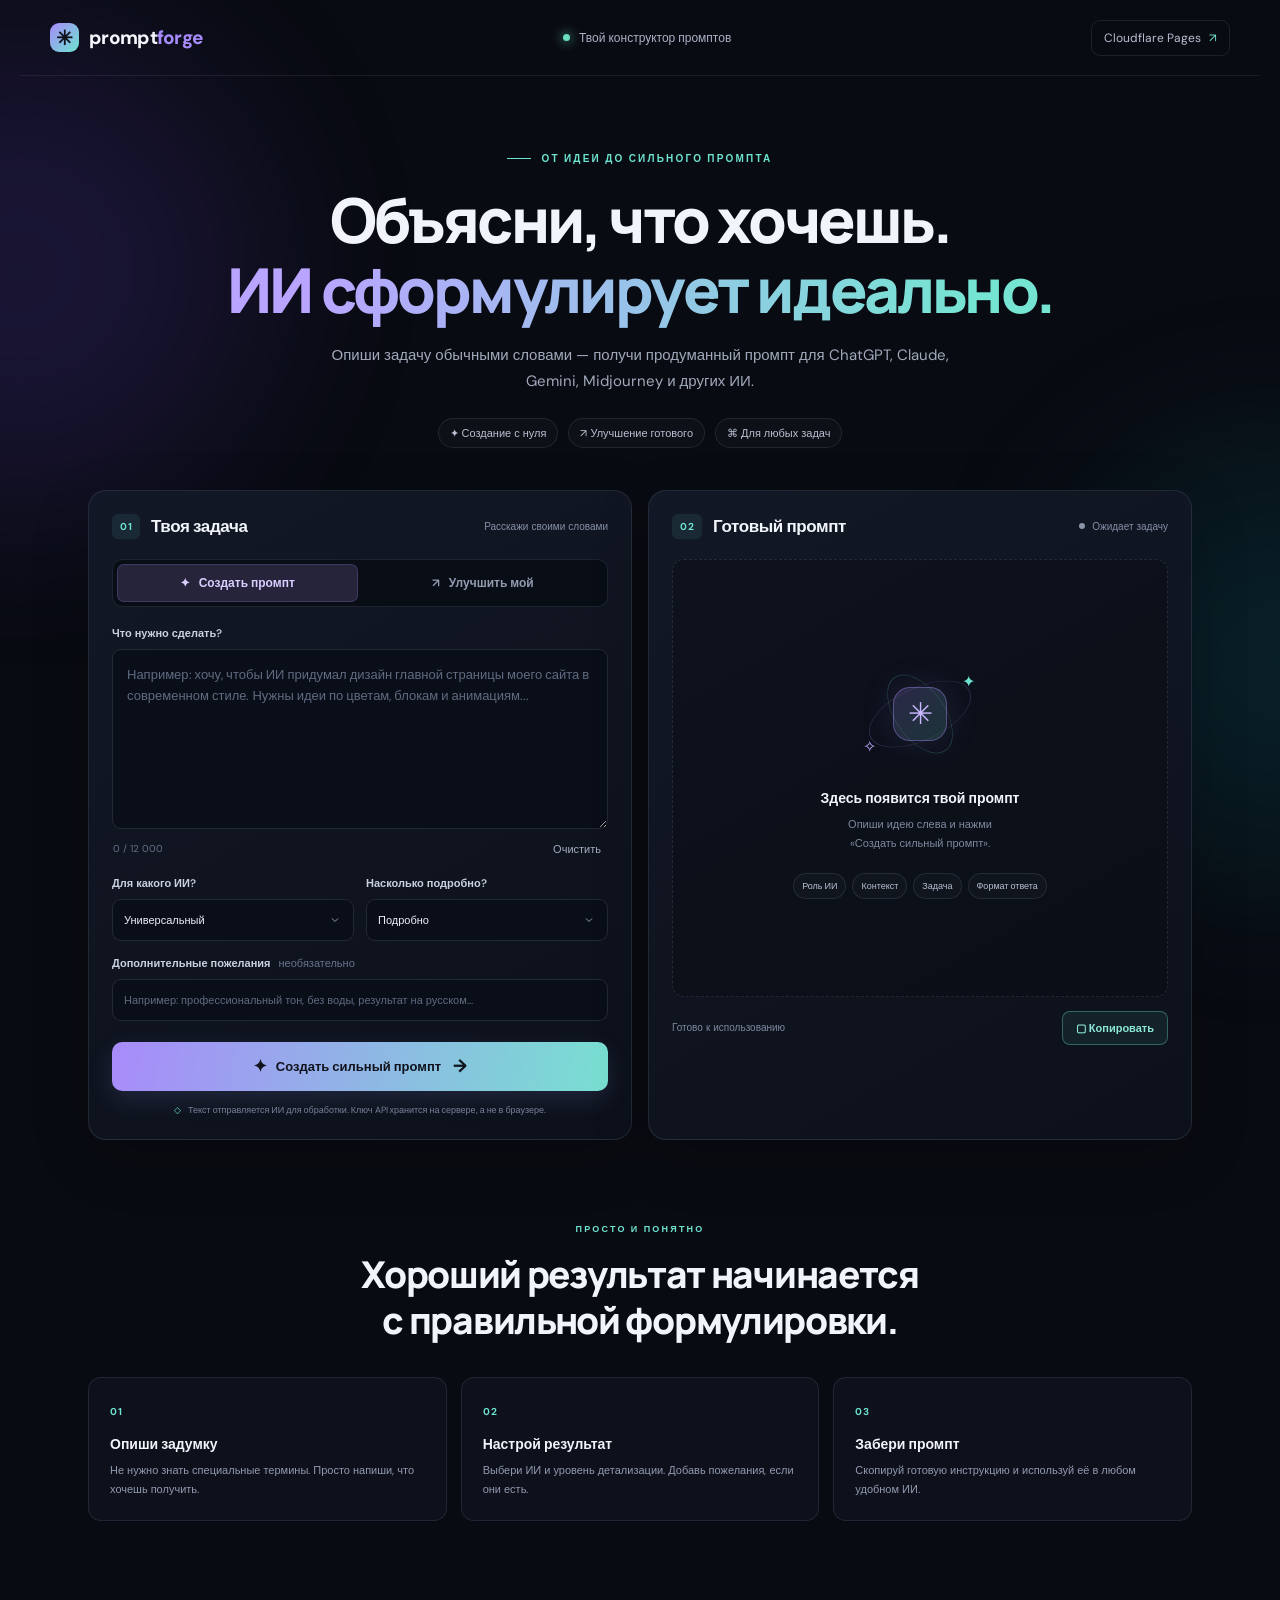
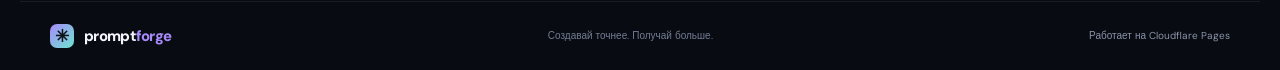
==== index.html @ a2edb79f "Add files via upload" ====
<!doctype html>
<html lang="ru">
<head>
  <meta charset="UTF-8" />
  <meta name="viewport" content="width=device-width, initial-scale=1.0" />
  <meta name="theme-color" content="#090b12" />
  <meta name="description" content="Создавай и улучшай промпты для любых ИИ — от одной идеи до готовой инструкции." />
  <title>PromptForge — мастер промптов</title>
  <link rel="preconnect" href="https://fonts.googleapis.com">
  <link rel="preconnect" href="https://fonts.gstatic.com" crossorigin>
  <link href="https://fonts.googleapis.com/css2?family=DM+Sans:wght@400;500;600;700;800&family=Manrope:wght@400;500;600;700;800&display=swap" rel="stylesheet">
  <link rel="stylesheet" href="/styles.css" />
</head>
<body>
  <div class="ambient ambient-one"></div><div class="ambient ambient-two"></div>
  <header class="topbar">
    <a class="brand" href="#top" aria-label="PromptForge — главная"><span class="brand-mark">✳</span><span>prompt<span class="brand-accent">forge</span></span></a>
    <div class="top-note"><span class="status-dot"></span> Твой конструктор промптов</div>
    <a class="github-link" href="https://pages.cloudflare.com/" target="_blank" rel="noreferrer">Cloudflare Pages <span>↗</span></a>
  </header>

  <main id="top">
    <section class="hero">
      <div class="eyebrow"><span class="eyebrow-line"></span> ОТ ИДЕИ ДО СИЛЬНОГО ПРОМПТА</div>
      <h1>Объясни, что хочешь.<br><span>ИИ сформулирует идеально.</span></h1>
      <p class="hero-copy">Опиши задачу обычными словами — получи продуманный промпт для ChatGPT, Claude, Gemini, Midjourney и других ИИ.</p>
      <div class="hero-tags"><span>✦ Создание с нуля</span><span>↗ Улучшение готового</span><span>⌘ Для любых задач</span></div>
    </section>

    <section class="workspace" aria-label="Конструктор промптов">
      <div class="panel input-panel">
        <div class="panel-heading"><div><span class="step">01</span><h2>Твоя задача</h2></div><span class="panel-hint">Расскажи своими словами</span></div>
        <div class="mode-switch" role="tablist" aria-label="Режим работы">
          <button class="mode active" data-mode="create" role="tab" aria-selected="true"><span>✦</span> Создать промпт</button>
          <button class="mode" data-mode="improve" role="tab" aria-selected="false"><span>↗</span> Улучшить мой</button>
        </div>
        <label class="field-label" for="idea">Что нужно сделать?</label>
        <textarea id="idea" rows="7" placeholder="Например: хочу, чтобы ИИ придумал дизайн главной страницы моего сайта в современном стиле. Нужны идеи по цветам, блокам и анимациям..." maxlength="12000"></textarea>
        <div class="textarea-footer"><span id="char-count">0 / 12 000</span><button class="text-button" id="clear-btn" type="button">Очистить</button></div>

        <div class="options-grid">
          <div class="field-group"><label class="field-label" for="target">Для какого ИИ?</label><select id="target"><option value="Универсальный (подойдёт большинству ИИ)">Универсальный</option><option>ChatGPT</option><option>Claude</option><option>Gemini</option><option>DeepSeek</option><option>Midjourney</option><option>Flux</option><option>Suno</option><option>ИИ для программирования</option><option>Другой ИИ</option></select></div>
          <div class="field-group"><label class="field-label" for="detail">Насколько подробно?</label><select id="detail"><option value="Подробный и точный">Подробно</option><option value="Кратко, без лишней воды">Кратко</option><option value="Максимально детально, с контекстом, ограничениями и критериями качества">Максимально детально</option></select></div>
          <div class="field-group full"><label class="field-label" for="tone">Дополнительные пожелания <span class="optional">необязательно</span></label><input id="tone" type="text" placeholder="Например: профессиональный тон, без воды, результат на русском..." maxlength="500" /></div>
        </div>
        <button class="generate-btn" id="generate-btn" type="button"><span class="sparkle">✦</span><span id="generate-label">Создать сильный промпт</span><span class="btn-arrow">→</span></button>
        <p class="privacy-note"><span>◇</span> Текст отправляется ИИ для обработки. Ключ API хранится на сервере, а не в браузере.</p>
      </div>

      <div class="panel result-panel">
        <div class="panel-heading"><div><span class="step">02</span><h2>Готовый промпт</h2></div><span class="result-state" id="result-state"><i></i> Ожидает задачу</span></div>
        <div class="result-content" id="result-content">
          <div class="empty-visual"><div class="orbit orbit-a"></div><div class="orbit orbit-b"></div><div class="core">✳</div><span class="star star-a">✦</span><span class="star star-b">✧</span></div>
          <h3>Здесь появится твой промпт</h3>
          <p>Опиши идею слева и нажми<br>«Создать сильный промпт».</p>
          <div class="empty-chips"><span>Роль ИИ</span><span>Контекст</span><span>Задача</span><span>Формат ответа</span></div>
        </div>
        <div class="result-footer" id="result-footer" hidden>
          <span class="result-meta" id="result-meta">Готово к использованию</span>
          <button class="copy-btn" id="copy-btn" type="button"><span>▢</span> Копировать</button>
        </div>
      </div>
    </section>

    <section class="how-section"><div class="section-kicker">ПРОСТО И ПОНЯТНО</div><h2>Хороший результат начинается<br>с правильной формулировки.</h2><div class="steps-grid"><article><span class="step-icon">01</span><h3>Опиши задумку</h3><p>Не нужно знать специальные термины. Просто напиши, что хочешь получить.</p></article><article><span class="step-icon">02</span><h3>Настрой результат</h3><p>Выбери ИИ и уровень детализации. Добавь пожелания, если они есть.</p></article><article><span class="step-icon">03</span><h3>Забери промпт</h3><p>Скопируй готовую инструкцию и используй её в любом удобном ИИ.</p></article></div></section>
  </main>
  <footer><a class="brand footer-brand" href="#top"><span class="brand-mark">✳</span><span>prompt<span class="brand-accent">forge</span></span></a><span>Создавай точнее. Получай больше.</span><span class="footer-right">Работает на Cloudflare Pages</span></footer>
  <div class="toast" id="toast" role="status" aria-live="polite"></div>
  <script src="/app.js" defer></script>
</body>
</html>
---- styles.css ----
:root{color-scheme:dark;--bg:#090b12;--panel:#111521;--panel2:#0d111b;--line:rgba(173,185,220,.13);--muted:#8992a8;--text:#f2f4fb;--purple:#a78bfa;--cyan:#6de4d0;--font:'DM Sans',sans-serif}*{box-sizing:border-box}html{scroll-behavior:smooth}body{margin:0;background:var(--bg);color:var(--text);font-family:var(--font);min-height:100vh;overflow-x:hidden}.ambient{position:fixed;z-index:-1;pointer-events:none;filter:blur(90px);opacity:.17;border-radius:50%}.ambient-one{width:480px;height:480px;background:#6946d8;top:30px;left:-220px}.ambient-two{width:420px;height:420px;background:#087f8a;right:-210px;top:450px}.topbar{height:76px;max-width:1240px;padding:0 30px;margin:auto;display:flex;align-items:center;justify-content:space-between;border-bottom:1px solid rgba(255,255,255,.07)}.brand{display:flex;align-items:center;gap:10px;text-decoration:none;color:#f5f6fc;font-weight:800;font-size:19px;letter-spacing:-.7px}.brand-mark{width:29px;height:29px;display:grid;place-items:center;border-radius:9px;background:linear-gradient(135deg,#a78bfa,#6de4d0);color:#10131c;font-size:20px}.brand-accent{color:var(--purple)}.top-note{font-size:12px;color:#aab2c6;display:flex;align-items:center;gap:9px}.status-dot,.result-state i{width:7px;height:7px;border-radius:50%;background:#69dfbd;box-shadow:0 0 12px #69dfbd}.github-link{font-size:12px;color:#b7bfd0;text-decoration:none;border:1px solid var(--line);padding:9px 12px;border-radius:9px}.github-link span{color:var(--cyan);margin-left:5px}main{max-width:1160px;margin:auto;padding:0 28px}.hero{text-align:center;padding:76px 0 42px}.eyebrow,.section-kicker{font-size:10px;font-weight:700;letter-spacing:2.2px;color:var(--cyan);display:flex;align-items:center;justify-content:center;gap:10px}.eyebrow-line{width:24px;height:1px;background:var(--cyan)}h1{font-family:Manrope,var(--font);font-size:clamp(36px,5.4vw,62px);line-height:1.13;letter-spacing:-2.8px;margin:20px 0 17px;font-weight:800}h1 span{background:linear-gradient(90deg,#b9a4ff 10%,#76e4d2 90%);-webkit-background-clip:text;background-clip:text;color:transparent}.hero-copy{max-width:620px;margin:0 auto;color:#a1a9bb;font-size:15px;line-height:1.75}.hero-tags{display:flex;justify-content:center;gap:10px;flex-wrap:wrap;margin-top:23px}.hero-tags span,.empty-chips span{font-size:11px;color:#b8c0d2;border:1px solid var(--line);border-radius:30px;padding:7px 11px;background:rgba(255,255,255,.025)}.workspace{display:grid;grid-template-columns:1fr 1fr;gap:16px;align-items:stretch}.panel{border:1px solid var(--line);background:linear-gradient(150deg,rgba(19,25,39,.96),rgba(13,17,27,.97));border-radius:18px;padding:23px;box-shadow:0 18px 60px rgba(0,0,0,.16)}.panel-heading{display:flex;justify-content:space-between;align-items:center;margin-bottom:20px}.panel-heading>div{display:flex;align-items:center;gap:11px}.step{font-size:10px;font-weight:700;color:var(--cyan);background:rgba(109,228,208,.09);padding:6px 8px;border-radius:6px;letter-spacing:.5px}.panel h2{font-size:17px;margin:0;font-weight:700;letter-spacing:-.4px}.panel-hint,.result-state{font-size:10px;color:#858fa5}.mode-switch{display:grid;grid-template-columns:1fr 1fr;gap:5px;padding:4px;background:#090d16;border:1px solid var(--line);border-radius:10px;margin-bottom:19px}.mode{border:0;background:transparent;color:#929bb0;font:600 12px var(--font);padding:11px 8px;border-radius:7px;cursor:pointer;transition:.2s}.mode span{margin-right:6px}.mode.active{background:#25243b;color:#d9ceff;box-shadow:inset 0 0 0 1px rgba(167,139,250,.2)}.field-label{display:block;color:#cbd1df;font-size:11px;font-weight:600;margin-bottom:9px}.optional{color:#68738b;font-weight:400;margin-left:5px}textarea,input,select{width:100%;background:#0a0e18;border:1px solid rgba(173,185,220,.15);border-radius:9px;color:#edf0f8;font:13px var(--font);outline:none;transition:border .2s,box-shadow .2s}textarea{resize:vertical;min-height:153px;padding:14px;line-height:1.65}textarea::placeholder,input::placeholder{color:#606b81}textarea:focus,input:focus,select:focus{border-color:rgba(167,139,250,.65);box-shadow:0 0 0 3px rgba(167,139,250,.08)}.textarea-footer{display:flex;justify-content:space-between;align-items:center;color:#667188;font-size:10px;margin:7px 1px 19px}.text-button{background:none;border:0;color:#a5aec2;font:11px var(--font);cursor:pointer}.text-button:hover{color:white}.options-grid{display:grid;grid-template-columns:1fr 1fr;gap:15px 12px}.field-group select,.field-group input{height:42px;padding:0 11px;font-size:11px}.field-group select{appearance:none;background-image:url("data:image/svg+xml,%3Csvg xmlns='http://www.w3.org/2000/svg' width='12' height='12' viewBox='0 0 24 24' fill='none' stroke='%2396a0b5' stroke-width='2'%3E%3Cpath d='m6 9 6 6 6-6'/%3E%3C/svg%3E");background-repeat:no-repeat;background-position:right 12px center;padding-right:30px}.full{grid-column:1/-1}.generate-btn{width:100%;height:49px;border:0;border-radius:10px;margin-top:21px;background:linear-gradient(100deg,#a88bfa,#78dfd1);color:#10131c;font:800 13px var(--font);cursor:pointer;display:flex;align-items:center;justify-content:center;gap:9px;box-shadow:0 8px 25px rgba(132,151,235,.16);transition:transform .2s,filter .2s}.generate-btn:hover{filter:brightness(1.08);transform:translateY(-1px)}.generate-btn:disabled{opacity:.65;cursor:wait;transform:none}.sparkle{font-size:17px}.btn-arrow{font-size:18px;margin-left:3px}.privacy-note{font-size:9px;color:#778198;text-align:center;margin:13px 0 0}.privacy-note span{color:var(--cyan);margin-right:5px}.result-state{display:flex;align-items:center;gap:7px}.result-state i{width:6px;height:6px;background:#8b93a7;box-shadow:none}.result-state.ready i{background:#69dfbd;box-shadow:0 0 10px #69dfbd}.result-content{min-height:438px;border:1px dashed rgba(173,185,220,.15);border-radius:12px;background:rgba(7,10,17,.35);display:flex;flex-direction:column;align-items:center;justify-content:center;text-align:center;padding:24px;position:relative}.empty-visual{width:116px;height:116px;position:relative;display:grid;place-items:center;margin-bottom:17px}.core{width:54px;height:54px;border-radius:17px;background:linear-gradient(135deg,rgba(167,139,250,.2),rgba(109,228,208,.17));border:1px solid rgba(167,139,250,.4);display:grid;place-items:center;color:#c8b6ff;font-size:30px;box-shadow:0 0 35px rgba(167,139,250,.13)}.orbit{position:absolute;border:1px solid rgba(167,139,250,.2);border-radius:50%;inset:3px;transform:rotate(-25deg) scaleY(.48)}.orbit-b{inset:13px;border-color:rgba(109,228,208,.2);transform:rotate(55deg) scaleY(.55)}.star{position:absolute;color:var(--cyan)}.star-a{right:3px;top:15px}.star-b{left:1px;bottom:15px;color:#bdaaff}.result-content h3{font-size:14px;margin:0 0 8px}.result-content>p{font-size:11px;color:#7f899f;line-height:1.7;margin:0}.empty-chips{display:flex;gap:6px;flex-wrap:wrap;justify-content:center;margin-top:21px}.empty-chips span{font-size:9px;padding:6px 8px}.result-content.has-result{display:block;text-align:left;white-space:pre-wrap;overflow:auto;max-height:560px;min-height:438px;color:#dce2f0;font-size:12px;line-height:1.8;padding:19px}.result-content.has-result h3{color:#d9ceff}.result-footer{display:flex;justify-content:space-between;align-items:center;margin-top:14px}.result-meta{font-size:10px;color:#7d899e}.copy-btn{border:1px solid rgba(109,228,208,.35);background:rgba(109,228,208,.08);color:#8de8d8;border-radius:8px;padding:9px 13px;font:600 11px var(--font);cursor:pointer}.copy-btn:hover{background:rgba(109,228,208,.15)}.how-section{text-align:center;padding:83px 0 80px}.section-kicker{font-size:9px} .how-section>h2{font:800 clamp(25px,3.4vw,37px)/1.25 Manrope,var(--font);letter-spacing:-1.3px;margin:16px 0 34px}.steps-grid{display:grid;grid-template-columns:repeat(3,1fr);gap:14px;text-align:left}.steps-grid article{border:1px solid var(--line);background:rgba(17,21,33,.65);padding:21px;border-radius:13px}.step-icon{color:var(--cyan);font-size:10px;font-weight:700;letter-spacing:1px}.steps-grid h3{font-size:14px;margin:15px 0 8px}.steps-grid p{font-size:11px;color:#929bb0;line-height:1.7;margin:0}footer{max-width:1240px;margin:auto;border-top:1px solid rgba(255,255,255,.07);padding:22px 30px;display:flex;align-items:center;justify-content:space-between;color:#727d93;font-size:10px}.footer-brand{font-size:15px}.footer-brand .brand-mark{width:24px;height:24px;font-size:17px;border-radius:7px}.footer-right{color:#8994a9}.toast{position:fixed;bottom:22px;left:50%;transform:translate(-50%,20px);opacity:0;pointer-events:none;background:#20283a;border:1px solid rgba(109,228,208,.25);color:#e7f8f5;padding:11px 16px;border-radius:9px;font-size:12px;transition:.25s;box-shadow:0 10px 35px #0006}.toast.show{opacity:1;transform:translate(-50%,0)}
@media(max-width:800px){.workspace{grid-template-columns:1fr}.result-content{min-height:340px}.hero{padding-top:60px}.how-section{padding:65px 0}.topbar{padding:0 20px}main{padding:0 18px}.panel{padding:20px}.github-link{font-size:0}.github-link span{font-size:13px}.steps-grid{gap:9px}.steps-grid article{padding:15px}}@media(max-width:560px){.topbar{height:64px}.top-note{display:none}.hero{padding:52px 0 31px}h1{letter-spacing:-1.7px;font-size:38px}.hero-copy{font-size:13px}.hero-tags{gap:6px}.hero-tags span{font-size:9px;padding:6px 8px}.panel{padding:17px;border-radius:14px}.panel-hint{display:none}.panel-heading{margin-bottom:17px}.options-grid{gap:13px 9px}.field-group select,.field-group input{font-size:10px;padding-left:8px}.steps-grid{grid-template-columns:1fr}.steps-grid article{padding:18px}.steps-grid h3{margin-top:9px}footer{padding:20px;gap:10px;flex-wrap:wrap}footer>span:nth-child(2){display:none}.footer-right{margin-left:auto}}
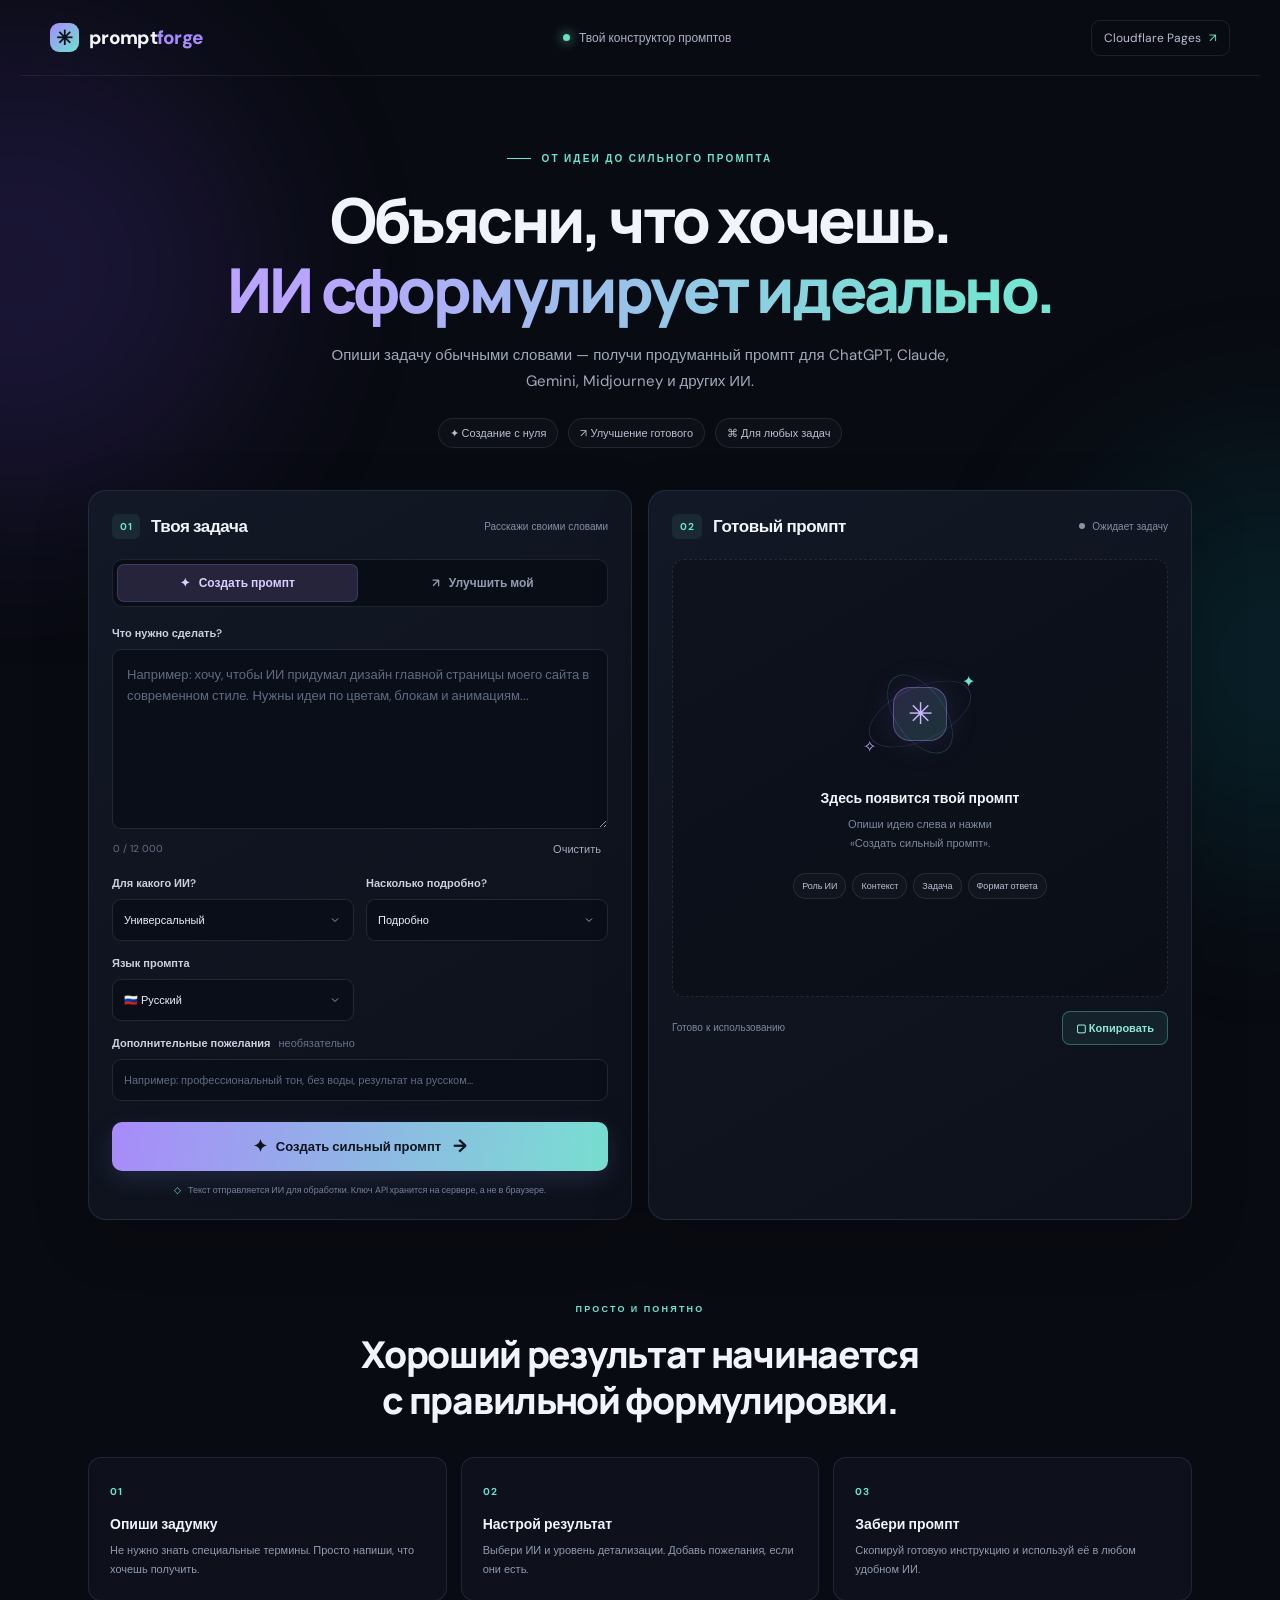
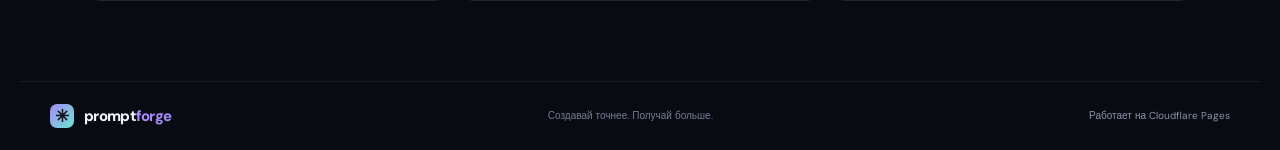
==== commit b48e4628: "Add selectable Russian and English prompt output" ====
--- a/index.html
+++ b/index.html
@@ -41,6 +41,7 @@
         <div class="options-grid">
           <div class="field-group"><label class="field-label" for="target">Для какого ИИ?</label><select id="target"><option value="Универсальный (подойдёт большинству ИИ)">Универсальный</option><option>ChatGPT</option><option>Claude</option><option>Gemini</option><option>DeepSeek</option><option>Midjourney</option><option>Flux</option><option>Suno</option><option>ИИ для программирования</option><option>Другой ИИ</option></select></div>
           <div class="field-group"><label class="field-label" for="detail">Насколько подробно?</label><select id="detail"><option value="Подробный и точный">Подробно</option><option value="Кратко, без лишней воды">Кратко</option><option value="Максимально детально, с контекстом, ограничениями и критериями качества">Максимально детально</option></select></div>
+          <div class="field-group"><label class="field-label" for="language">Язык промпта</label><select id="language"><option value="ru">🇷🇺 Русский</option><option value="en">🇬🇧 English</option></select></div>
           <div class="field-group full"><label class="field-label" for="tone">Дополнительные пожелания <span class="optional">необязательно</span></label><input id="tone" type="text" placeholder="Например: профессиональный тон, без воды, результат на русском..." maxlength="500" /></div>
         </div>
         <button class="generate-btn" id="generate-btn" type="button"><span class="sparkle">✦</span><span id="generate-label">Создать сильный промпт</span><span class="btn-arrow">→</span></button>
--- a/styles.css
+++ b/styles.css
@@ -1,2 +1,34 @@
 :root{color-scheme:dark;--bg:#090b12;--panel:#111521;--panel2:#0d111b;--line:rgba(173,185,220,.13);--muted:#8992a8;--text:#f2f4fb;--purple:#a78bfa;--cyan:#6de4d0;--font:'DM Sans',sans-serif}*{box-sizing:border-box}html{scroll-behavior:smooth}body{margin:0;background:var(--bg);color:var(--text);font-family:var(--font);min-height:100vh;overflow-x:hidden}.ambient{position:fixed;z-index:-1;pointer-events:none;filter:blur(90px);opacity:.17;border-radius:50%}.ambient-one{width:480px;height:480px;background:#6946d8;top:30px;left:-220px}.ambient-two{width:420px;height:420px;background:#087f8a;right:-210px;top:450px}.topbar{height:76px;max-width:1240px;padding:0 30px;margin:auto;display:flex;align-items:center;justify-content:space-between;border-bottom:1px solid rgba(255,255,255,.07)}.brand{display:flex;align-items:center;gap:10px;text-decoration:none;color:#f5f6fc;font-weight:800;font-size:19px;letter-spacing:-.7px}.brand-mark{width:29px;height:29px;display:grid;place-items:center;border-radius:9px;background:linear-gradient(135deg,#a78bfa,#6de4d0);color:#10131c;font-size:20px}.brand-accent{color:var(--purple)}.top-note{font-size:12px;color:#aab2c6;display:flex;align-items:center;gap:9px}.status-dot,.result-state i{width:7px;height:7px;border-radius:50%;background:#69dfbd;box-shadow:0 0 12px #69dfbd}.github-link{font-size:12px;color:#b7bfd0;text-decoration:none;border:1px solid var(--line);padding:9px 12px;border-radius:9px}.github-link span{color:var(--cyan);margin-left:5px}main{max-width:1160px;margin:auto;padding:0 28px}.hero{text-align:center;padding:76px 0 42px}.eyebrow,.section-kicker{font-size:10px;font-weight:700;letter-spacing:2.2px;color:var(--cyan);display:flex;align-items:center;justify-content:center;gap:10px}.eyebrow-line{width:24px;height:1px;background:var(--cyan)}h1{font-family:Manrope,var(--font);font-size:clamp(36px,5.4vw,62px);line-height:1.13;letter-spacing:-2.8px;margin:20px 0 17px;font-weight:800}h1 span{background:linear-gradient(90deg,#b9a4ff 10%,#76e4d2 90%);-webkit-background-clip:text;background-clip:text;color:transparent}.hero-copy{max-width:620px;margin:0 auto;color:#a1a9bb;font-size:15px;line-height:1.75}.hero-tags{display:flex;justify-content:center;gap:10px;flex-wrap:wrap;margin-top:23px}.hero-tags span,.empty-chips span{font-size:11px;color:#b8c0d2;border:1px solid var(--line);border-radius:30px;padding:7px 11px;background:rgba(255,255,255,.025)}.workspace{display:grid;grid-template-columns:1fr 1fr;gap:16px;align-items:stretch}.panel{border:1px solid var(--line);background:linear-gradient(150deg,rgba(19,25,39,.96),rgba(13,17,27,.97));border-radius:18px;padding:23px;box-shadow:0 18px 60px rgba(0,0,0,.16)}.panel-heading{display:flex;justify-content:space-between;align-items:center;margin-bottom:20px}.panel-heading>div{display:flex;align-items:center;gap:11px}.step{font-size:10px;font-weight:700;color:var(--cyan);background:rgba(109,228,208,.09);padding:6px 8px;border-radius:6px;letter-spacing:.5px}.panel h2{font-size:17px;margin:0;font-weight:700;letter-spacing:-.4px}.panel-hint,.result-state{font-size:10px;color:#858fa5}.mode-switch{display:grid;grid-template-columns:1fr 1fr;gap:5px;padding:4px;background:#090d16;border:1px solid var(--line);border-radius:10px;margin-bottom:19px}.mode{border:0;background:transparent;color:#929bb0;font:600 12px var(--font);padding:11px 8px;border-radius:7px;cursor:pointer;transition:.2s}.mode span{margin-right:6px}.mode.active{background:#25243b;color:#d9ceff;box-shadow:inset 0 0 0 1px rgba(167,139,250,.2)}.field-label{display:block;color:#cbd1df;font-size:11px;font-weight:600;margin-bottom:9px}.optional{color:#68738b;font-weight:400;margin-left:5px}textarea,input,select{width:100%;background:#0a0e18;border:1px solid rgba(173,185,220,.15);border-radius:9px;color:#edf0f8;font:13px var(--font);outline:none;transition:border .2s,box-shadow .2s}textarea{resize:vertical;min-height:153px;padding:14px;line-height:1.65}textarea::placeholder,input::placeholder{color:#606b81}textarea:focus,input:focus,select:focus{border-color:rgba(167,139,250,.65);box-shadow:0 0 0 3px rgba(167,139,250,.08)}.textarea-footer{display:flex;justify-content:space-between;align-items:center;color:#667188;font-size:10px;margin:7px 1px 19px}.text-button{background:none;border:0;color:#a5aec2;font:11px var(--font);cursor:pointer}.text-button:hover{color:white}.options-grid{display:grid;grid-template-columns:1fr 1fr;gap:15px 12px}.field-group select,.field-group input{height:42px;padding:0 11px;font-size:11px}.field-group select{appearance:none;background-image:url("data:image/svg+xml,%3Csvg xmlns='http://www.w3.org/2000/svg' width='12' height='12' viewBox='0 0 24 24' fill='none' stroke='%2396a0b5' stroke-width='2'%3E%3Cpath d='m6 9 6 6 6-6'/%3E%3C/svg%3E");background-repeat:no-repeat;background-position:right 12px center;padding-right:30px}.full{grid-column:1/-1}.generate-btn{width:100%;height:49px;border:0;border-radius:10px;margin-top:21px;background:linear-gradient(100deg,#a88bfa,#78dfd1);color:#10131c;font:800 13px var(--font);cursor:pointer;display:flex;align-items:center;justify-content:center;gap:9px;box-shadow:0 8px 25px rgba(132,151,235,.16);transition:transform .2s,filter .2s}.generate-btn:hover{filter:brightness(1.08);transform:translateY(-1px)}.generate-btn:disabled{opacity:.65;cursor:wait;transform:none}.sparkle{font-size:17px}.btn-arrow{font-size:18px;margin-left:3px}.privacy-note{font-size:9px;color:#778198;text-align:center;margin:13px 0 0}.privacy-note span{color:var(--cyan);margin-right:5px}.result-state{display:flex;align-items:center;gap:7px}.result-state i{width:6px;height:6px;background:#8b93a7;box-shadow:none}.result-state.ready i{background:#69dfbd;box-shadow:0 0 10px #69dfbd}.result-content{min-height:438px;border:1px dashed rgba(173,185,220,.15);border-radius:12px;background:rgba(7,10,17,.35);display:flex;flex-direction:column;align-items:center;justify-content:center;text-align:center;padding:24px;position:relative}.empty-visual{width:116px;height:116px;position:relative;display:grid;place-items:center;margin-bottom:17px}.core{width:54px;height:54px;border-radius:17px;background:linear-gradient(135deg,rgba(167,139,250,.2),rgba(109,228,208,.17));border:1px solid rgba(167,139,250,.4);display:grid;place-items:center;color:#c8b6ff;font-size:30px;box-shadow:0 0 35px rgba(167,139,250,.13)}.orbit{position:absolute;border:1px solid rgba(167,139,250,.2);border-radius:50%;inset:3px;transform:rotate(-25deg) scaleY(.48)}.orbit-b{inset:13px;border-color:rgba(109,228,208,.2);transform:rotate(55deg) scaleY(.55)}.star{position:absolute;color:var(--cyan)}.star-a{right:3px;top:15px}.star-b{left:1px;bottom:15px;color:#bdaaff}.result-content h3{font-size:14px;margin:0 0 8px}.result-content>p{font-size:11px;color:#7f899f;line-height:1.7;margin:0}.empty-chips{display:flex;gap:6px;flex-wrap:wrap;justify-content:center;margin-top:21px}.empty-chips span{font-size:9px;padding:6px 8px}.result-content.has-result{display:block;text-align:left;white-space:pre-wrap;overflow:auto;max-height:560px;min-height:438px;color:#dce2f0;font-size:12px;line-height:1.8;padding:19px}.result-content.has-result h3{color:#d9ceff}.result-footer{display:flex;justify-content:space-between;align-items:center;margin-top:14px}.result-meta{font-size:10px;color:#7d899e}.copy-btn{border:1px solid rgba(109,228,208,.35);background:rgba(109,228,208,.08);color:#8de8d8;border-radius:8px;padding:9px 13px;font:600 11px var(--font);cursor:pointer}.copy-btn:hover{background:rgba(109,228,208,.15)}.how-section{text-align:center;padding:83px 0 80px}.section-kicker{font-size:9px} .how-section>h2{font:800 clamp(25px,3.4vw,37px)/1.25 Manrope,var(--font);letter-spacing:-1.3px;margin:16px 0 34px}.steps-grid{display:grid;grid-template-columns:repeat(3,1fr);gap:14px;text-align:left}.steps-grid article{border:1px solid var(--line);background:rgba(17,21,33,.65);padding:21px;border-radius:13px}.step-icon{color:var(--cyan);font-size:10px;font-weight:700;letter-spacing:1px}.steps-grid h3{font-size:14px;margin:15px 0 8px}.steps-grid p{font-size:11px;color:#929bb0;line-height:1.7;margin:0}footer{max-width:1240px;margin:auto;border-top:1px solid rgba(255,255,255,.07);padding:22px 30px;display:flex;align-items:center;justify-content:space-between;color:#727d93;font-size:10px}.footer-brand{font-size:15px}.footer-brand .brand-mark{width:24px;height:24px;font-size:17px;border-radius:7px}.footer-right{color:#8994a9}.toast{position:fixed;bottom:22px;left:50%;transform:translate(-50%,20px);opacity:0;pointer-events:none;background:#20283a;border:1px solid rgba(109,228,208,.25);color:#e7f8f5;padding:11px 16px;border-radius:9px;font-size:12px;transition:.25s;box-shadow:0 10px 35px #0006}.toast.show{opacity:1;transform:translate(-50%,0)}
 @media(max-width:800px){.workspace{grid-template-columns:1fr}.result-content{min-height:340px}.hero{padding-top:60px}.how-section{padding:65px 0}.topbar{padding:0 20px}main{padding:0 18px}.panel{padding:20px}.github-link{font-size:0}.github-link span{font-size:13px}.steps-grid{gap:9px}.steps-grid article{padding:15px}}@media(max-width:560px){.topbar{height:64px}.top-note{display:none}.hero{padding:52px 0 31px}h1{letter-spacing:-1.7px;font-size:38px}.hero-copy{font-size:13px}.hero-tags{gap:6px}.hero-tags span{font-size:9px;padding:6px 8px}.panel{padding:17px;border-radius:14px}.panel-hint{display:none}.panel-heading{margin-bottom:17px}.options-grid{gap:13px 9px}.field-group select,.field-group input{font-size:10px;padding-left:8px}.steps-grid{grid-template-columns:1fr}.steps-grid article{padding:18px}.steps-grid h3{margin-top:9px}footer{padding:20px;gap:10px;flex-wrap:wrap}footer>span:nth-child(2){display:none}.footer-right{margin-left:auto}}
+
+
+/* Snake mini-game shown only while a prompt is being generated */
+.snake-loading{width:100%;max-width:620px;margin:auto;text-align:left}
+.snake-loading-head{display:flex;align-items:center;justify-content:space-between;gap:12px;margin-bottom:17px}
+.snake-loading-head>div:first-child{display:grid;gap:5px}
+.snake-loading-head strong{font-size:14px;color:#e9e8f8}
+.snake-loading-head small{font-size:11px;color:#8792a9}
+.snake-live-dot{display:inline-block;width:7px;height:7px;border-radius:50%;background:#6de4d0;box-shadow:0 0 12px #6de4d0;margin-right:8px;animation:snake-pulse 1.3s infinite}
+.snake-score-box{border:1px solid rgba(167,139,250,.25);background:rgba(167,139,250,.08);border-radius:9px;padding:7px 11px;color:#a9b2c7;font-size:9px;letter-spacing:1px;white-space:nowrap}
+.snake-score-box b{color:#c9b8ff;font-size:15px;margin-left:7px;letter-spacing:0}
+.snake-board{position:relative;width:100%;overflow:hidden;border:1px solid rgba(109,228,208,.18);border-radius:12px;background:#0a0e18;box-shadow:inset 0 0 35px rgba(109,228,208,.035)}
+#snake-canvas{display:block;width:100%;height:auto;aspect-ratio:2/1}
+.snake-overlay{position:absolute;inset:0;display:flex;flex-direction:column;align-items:center;justify-content:center;gap:9px;text-align:center;background:rgba(7,10,17,.82);backdrop-filter:blur(5px)}
+.snake-overlay[hidden]{display:none}
+.snake-overlay strong{font-size:17px;color:#f0edff}
+.snake-overlay span{font-size:11px;color:#9ca6bb}
+.snake-overlay button{margin-top:5px;padding:9px 15px;border:0;border-radius:8px;background:linear-gradient(100deg,#a88bfa,#78dfd1);color:#10131c;font:700 11px var(--font);cursor:pointer}
+.snake-game-footer{display:flex;justify-content:space-between;gap:10px;margin-top:11px;color:#77839a;font-size:10px}
+.snake-controls{display:none;justify-content:space-between;align-items:center;margin-top:12px}
+.snake-controls>div{display:flex;gap:7px}
+.snake-controls button{width:38px;height:36px;border:1px solid rgba(173,185,220,.18);border-radius:9px;background:#151b29;color:#c9c0f5;font-size:17px;touch-action:manipulation}
+@keyframes snake-pulse{50%{opacity:.35;box-shadow:0 0 3px #6de4d0}}
+@media(max-width:800px){.snake-controls{display:flex}.snake-loading{max-width:560px}}
+@media(max-width:560px){.snake-loading-head{margin-bottom:12px}.snake-loading-head strong{font-size:12px}.snake-loading-head small{font-size:10px}.snake-game-footer{font-size:9px}.snake-controls button{width:42px;height:39px}}
+
+
+.snake-status-stack{display:grid;justify-items:end;gap:6px}
+.snake-eta{font-size:10px;color:#8de8d8;text-align:right;max-width:210px;line-height:1.4}
+.snake-eta.is-waiting{color:#c6b8ff}
+@media(max-width:560px){.snake-eta{font-size:9px;max-width:155px}}
+\n/* Snake board uses the full result panel; mobile steering is swipe-based. */\n.snake-loading{max-width:none;width:100%;}\n.snake-board{width:100%;}\n#snake-canvas{width:100%;touch-action:none;cursor:crosshair;}\n.snake-controls{display:none!important;}\n@media(max-width:800px){.snake-loading{max-width:none;width:100%;}}\n
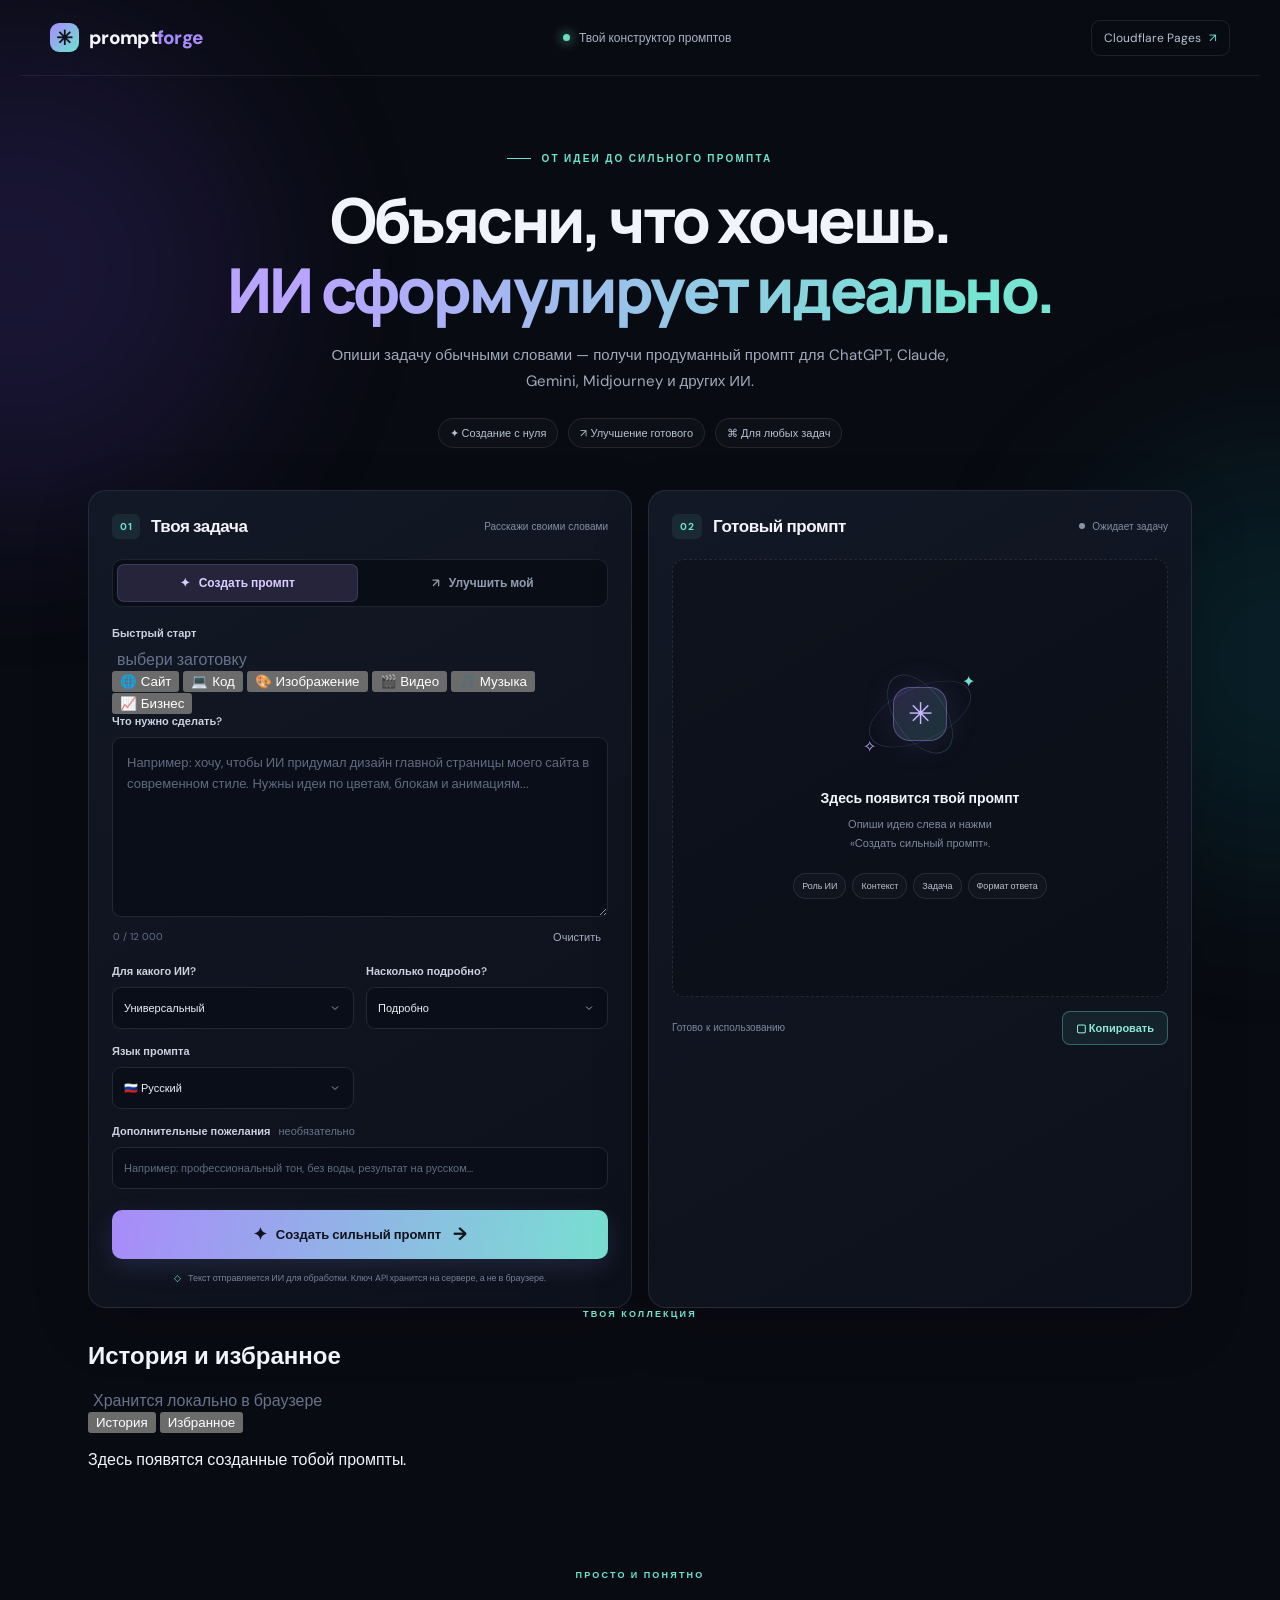
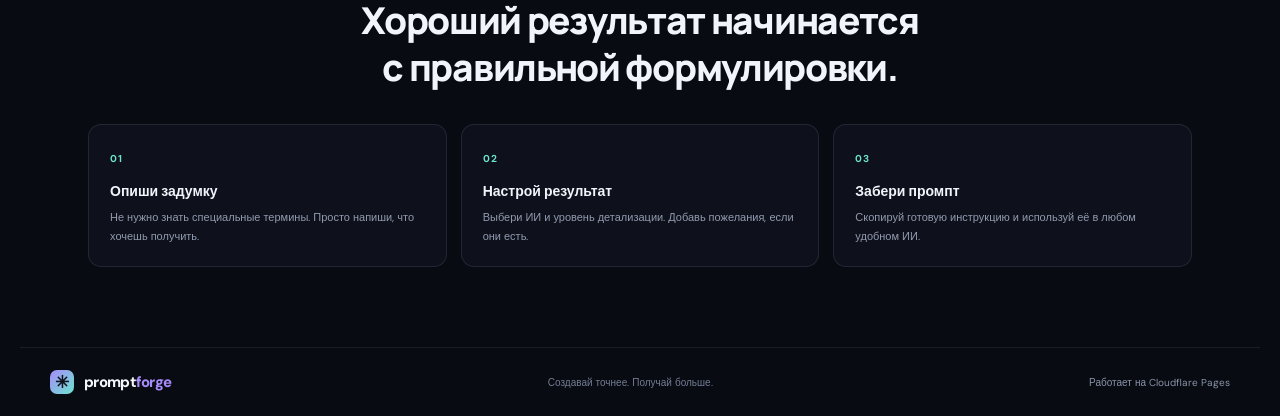
==== commit 6cd1427e: "Sync prompt library interface to root HTML" ====
--- a/index.html
+++ b/index.html
@@ -34,6 +34,18 @@
           <button class="mode active" data-mode="create" role="tab" aria-selected="true"><span>✦</span> Создать промпт</button>
           <button class="mode" data-mode="improve" role="tab" aria-selected="false"><span>↗</span> Улучшить мой</button>
         </div>
+
+        <section class="template-picker" aria-label="Готовые шаблоны">
+          <div class="template-heading"><span class="field-label">Быстрый старт</span><span class="optional">выбери заготовку</span></div>
+          <div class="template-grid">
+            <button type="button" class="template-chip" data-template="website">🌐 Сайт</button>
+            <button type="button" class="template-chip" data-template="coding">💻 Код</button>
+            <button type="button" class="template-chip" data-template="image">🎨 Изображение</button>
+            <button type="button" class="template-chip" data-template="video">🎬 Видео</button>
+            <button type="button" class="template-chip" data-template="music">🎵 Музыка</button>
+            <button type="button" class="template-chip" data-template="business">📈 Бизнес</button>
+          </div>
+        </section>
         <label class="field-label" for="idea">Что нужно сделать?</label>
         <textarea id="idea" rows="7" placeholder="Например: хочу, чтобы ИИ придумал дизайн главной страницы моего сайта в современном стиле. Нужны идеи по цветам, блокам и анимациям..." maxlength="12000"></textarea>
         <div class="textarea-footer"><span id="char-count">0 / 12 000</span><button class="text-button" id="clear-btn" type="button">Очистить</button></div>
@@ -50,6 +62,26 @@
 
       <div class="panel result-panel">
         <div class="panel-heading"><div><span class="step">02</span><h2>Готовый промпт</h2></div><span class="result-state" id="result-state"><i></i> Ожидает задачу</span></div>
+
+        <div class="result-extras" id="result-extras" hidden>
+          <div class="quality-panel" id="quality-panel">
+            <div class="quality-top"><strong>Качество промпта</strong><b id="quality-score">—</b></div>
+            <div class="quality-track"><span id="quality-fill"></span></div>
+            <p id="quality-hint">Оценка структуры и конкретики</p>
+          </div>
+          <div class="variant-tabs" id="variant-tabs" role="tablist" aria-label="Варианты промпта"></div>
+          <div class="prompt-tools" id="prompt-tools">
+            <button type="button" data-action="shorten">Сократить</button>
+            <button type="button" data-action="expand">Расширить</button>
+            <button type="button" data-action="detail">Добавить детали</button>
+            <button type="button" data-action="style">Изменить стиль</button>
+            <button type="button" data-action="translate">Перевести</button>
+          </div>
+          <div class="result-save-row">
+            <button type="button" class="text-button" id="favorite-btn">☆ В избранное</button>
+            <span class="optional">Сохраняется в этом браузере</span>
+          </div>
+        </div>
         <div class="result-content" id="result-content">
           <div class="empty-visual"><div class="orbit orbit-a"></div><div class="orbit orbit-b"></div><div class="core">✳</div><span class="star star-a">✦</span><span class="star star-b">✧</span></div>
           <h3>Здесь появится твой промпт</h3>
@@ -63,6 +95,15 @@
       </div>
     </section>
 
+
+    <section class="library-section" id="prompt-library">
+      <div class="library-title"><div><span class="section-kicker">ТВОЯ КОЛЛЕКЦИЯ</span><h2>История и избранное</h2></div><span class="optional">Хранится локально в браузере</span></div>
+      <div class="library-tabs" role="tablist" aria-label="Сохранённые промпты">
+        <button type="button" class="library-tab active" data-library="history">История</button>
+        <button type="button" class="library-tab" data-library="favorites">Избранное</button>
+      </div>
+      <div class="library-list" id="library-list"><p class="library-empty">Здесь появятся созданные тобой промпты.</p></div>
+    </section>
     <section class="how-section"><div class="section-kicker">ПРОСТО И ПОНЯТНО</div><h2>Хороший результат начинается<br>с правильной формулировки.</h2><div class="steps-grid"><article><span class="step-icon">01</span><h3>Опиши задумку</h3><p>Не нужно знать специальные термины. Просто напиши, что хочешь получить.</p></article><article><span class="step-icon">02</span><h3>Настрой результат</h3><p>Выбери ИИ и уровень детализации. Добавь пожелания, если они есть.</p></article><article><span class="step-icon">03</span><h3>Забери промпт</h3><p>Скопируй готовую инструкцию и используй её в любом удобном ИИ.</p></article></div></section>
   </main>
   <footer><a class="brand footer-brand" href="#top"><span class="brand-mark">✳</span><span>prompt<span class="brand-accent">forge</span></span></a><span>Создавай точнее. Получай больше.</span><span class="footer-right">Работает на Cloudflare Pages</span></footer>
